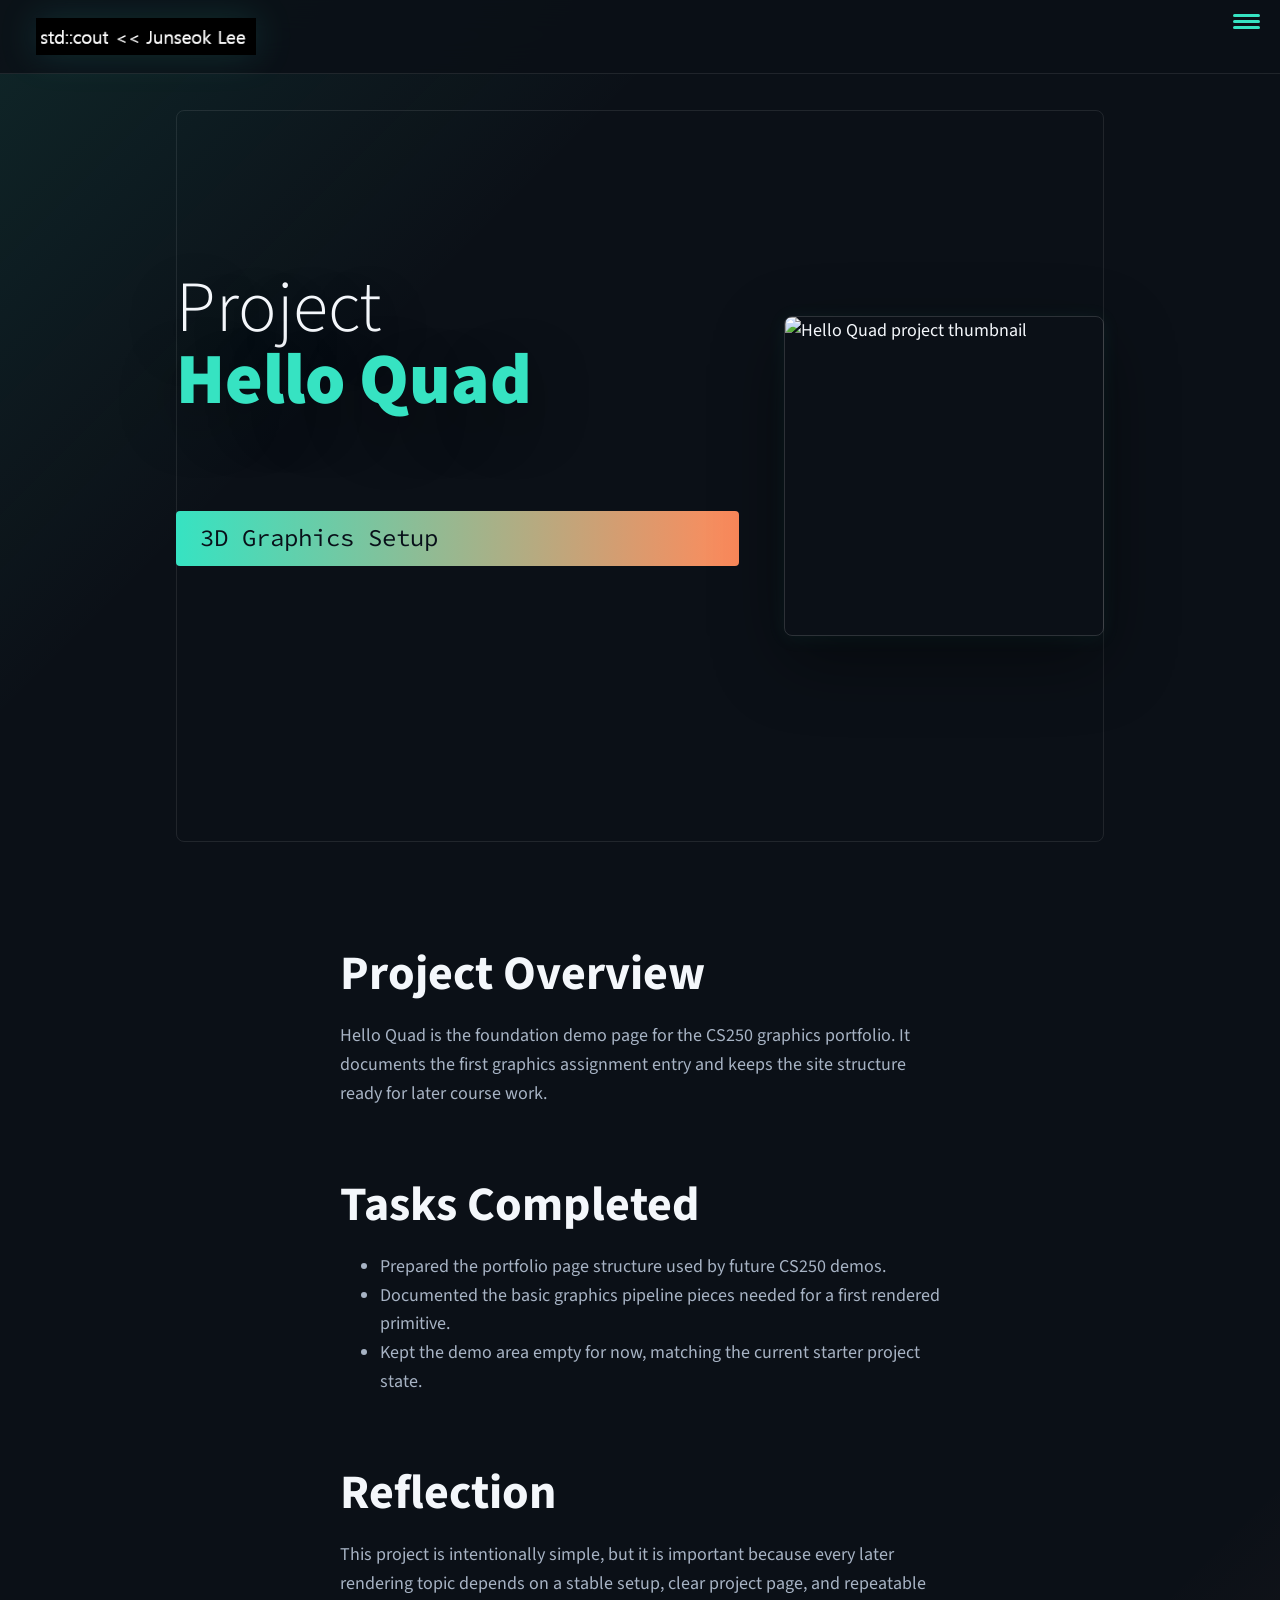
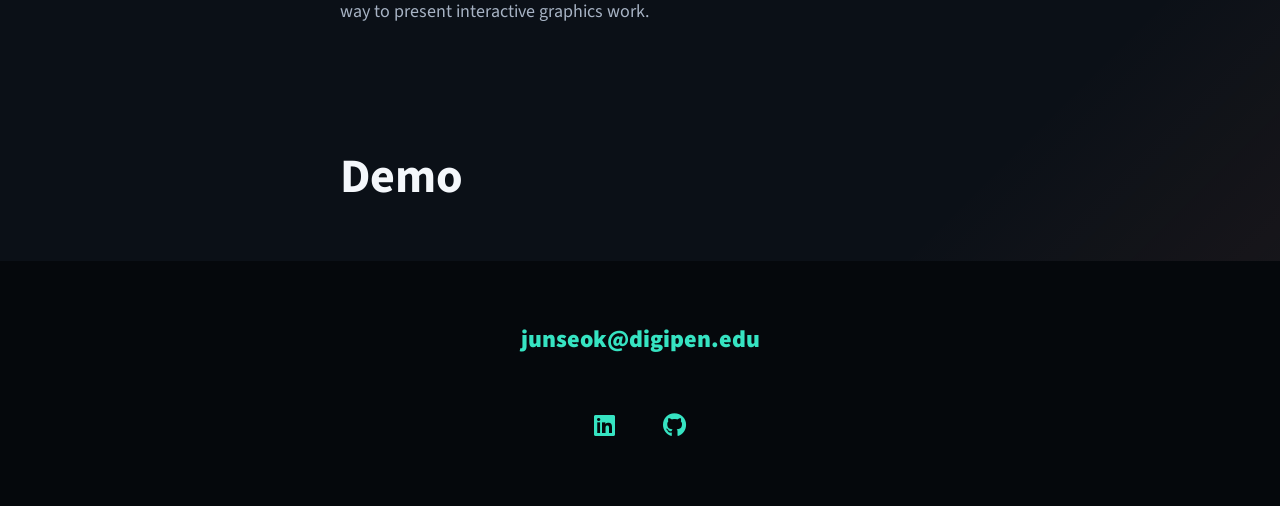
==== portfolio/01_hello.html @ 76488a1f "done" ====
<!DOCTYPE html>
<html lang="en">

<head>
    <meta charset="UTF-8">
    <link rel="icon" type="image/jpeg" href="../img/to%20the%20side.jpg">
    <meta name="viewport" content="width=device-width, initial-scale=1.0">
    <title>Hello Quad | Junseok</title>
    <link rel="stylesheet" href="../external/normalize.css">
    <link rel="stylesheet" href="https://cdnjs.cloudflare.com/ajax/libs/font-awesome/5.11.2/css/all.css"
        integrity="sha256-46qynGAkLSFpVbEBog43gvNhfrOj+BmwXdxFgVK/Kvc=" crossorigin="anonymous" />
    <link rel="preconnect" href="https://fonts.googleapis.com">
    <link rel="preconnect" href="https://fonts.gstatic.com" crossorigin>
    <link
        href="https://fonts.googleapis.com/css2?family=Source+Code+Pro:ital,wght@0,200..900;1,200..900&family=Source+Sans+3:ital,wght@0,200..900;1,200..900&display=swap"
        rel="stylesheet">
    <link rel="stylesheet" href="../css/style.css">
</head>

<body>
    <header>
        <div class="logo"><img src="../img/replacement%20cout.png" alt="Junseok"></div>
        <button class="nav-toggle" aria-label="toggle navigation"><span class="hamburger"></span></button>
        <nav class="nav">
            <ul class="nav__list">
                <li class="nav__item"><a href="../index.html" class="nav__link">Home</a></li>
                <li class="nav__item"><a href="../index.html#skills" class="nav__link">Skills</a></li>
                <li class="nav__item"><a href="../index.html#about" class="nav__link">About Me</a></li>
                <li class="nav__item"><a href="../index.html#projects" class="nav__link">Projects</a></li>
                <li class="nav__item"><a href="../index.html#resume" class="nav__link">Resume</a></li>
            </ul>
        </nav>
    </header>

    <section class="intro">
        <h1 class="section__title section__title--intro">Project <strong>Hello Quad</strong></h1>
        <p class="section__subtitle section__subtitle--intro">3D Graphics Setup</p>
        <img src="../img/portfolio_thumbnails/01_hello.jpg" alt="Hello Quad project thumbnail" class="intro__img">
    </section>

    <div class="portfolio-item-individual">
        <h2>Project Overview</h2>
        <p>Hello Quad is the foundation demo page for the CS250 graphics portfolio. It documents the first graphics
            assignment entry and keeps the site structure ready for later course work.</p>

        <h2>Tasks Completed</h2>
        <ul>
            <li>Prepared the portfolio page structure used by future CS250 demos.</li>
            <li>Documented the basic graphics pipeline pieces needed for a first rendered primitive.</li>
            <li>Kept the demo area empty for now, matching the current starter project state.</li>
        </ul>

        <h2>Reflection</h2>
        <p>This project is intentionally simple, but it is important because every later rendering topic depends on a
            stable setup, clear project page, and repeatable way to present interactive graphics work.</p>
    </div>

    <div class="portfolio-item-individual">
        <h2>Demo</h2>
        <div class="demo-empty"></div>
    </div>

    <footer class="footer">
        <a href="mailto:junseok@digipen.edu" class="footer__link">junseok@digipen.edu</a>
        <ul class="social-list">
            <li class="social-list__item"><a class="social-list__link" href="https://linkedin.com/in/junseok"
                    aria-label="LinkedIn profile"><i class="fab fa-linkedin"></i></a></li>
            <li class="social-list__item"><a class="social-list__link" href="https://github.com/junseok"
                    aria-label="GitHub profile"><i class="fab fa-github"></i></a></li>
        </ul>
    </footer>

    <script src="../js/index.js"></script>
</body>

</html>
---- css/style.css ----
/* make padding within widths rather calculating with total width? */
*,
*::before,
*::after {
  box-sizing: border-box;
}

/* Custom Properties */

:root {
  --ff-primary: "Source Sans 3", sans-serif;
  --ff-secondary: "Source Code Pro", monospace;

  --fw-reg: 300;
  --fw-bold: 900;

  --clr-light: #f4f7fb;
  --clr-dark: #0b1017;
  --clr-surface: #121a24;
  --clr-surface-2: #182230;
  --clr-muted: #a7b3c4;
  --clr-accent: #36e3c2;
  --clr-warm: #ff8a5b;

  --fs-h1: 3rem;
  --fs-h2: 2.25rem;
  --fs-h3: 1.25rem;
  --fs-body: 1rem;

  --bs: 0 24px 70px rgba(0, 0, 0, 0.42),
    0 2px 18px rgba(54, 227, 194, 0.08);
  --border-subtle: 1px solid rgba(255, 255, 255, 0.09);
}

/* With wider screens use differnt/bigger numbers */
@media (min-width: 800px) {
  :root {
    --fs-h1: 4.5rem;
    --fs-h2: 3rem;
    --fs-h3: 1.5rem;
    --fs-body: 1.125rem;
  }
}

/* General Styles */

html {
  scroll-behavior: smooth;
}

body {
  background:
    linear-gradient(135deg, rgba(54, 227, 194, 0.1), transparent 32rem),
    linear-gradient(315deg, rgba(255, 138, 91, 0.08), transparent 28rem),
    var(--clr-dark);
  color: var(--clr-light);
  margin: 0;
  font-family: var(--ff-primary);
  font-size: var(--fs-body);
  line-height: 1.6;
}

section {
  padding: 6em 2em;
}

img {
  display: block;
  max-width: 100%;
}

strong {
  font-weight: var(--fw-bold);
}

:focus {
  outline: 3px solid var(--clr-accent);
  outline-offset: 3px;
}

.btn {
  display: inline-block;
  padding: 0.75em 2.2em;
  background: var(--clr-accent);
  color: var(--clr-dark);
  text-decoration: none;
  cursor: pointer;
  font-size: 0.8rem;
  text-transform: uppercase;
  letter-spacing: 2px;
  font-weight: var(--fw-bold);
  transition: transform 200ms ease-in-out, box-shadow 200ms ease-in-out;
  border-radius: 4px;
  box-shadow: 0 12px 30px rgba(54, 227, 194, 0.18);
}

.btn:hover {
  transform: translateY(-2px);
  box-shadow: 0 18px 40px rgba(54, 227, 194, 0.26);
}

/* Typography */

h1,
h2,
h3 {
  line-height: 1;
  margin: 0;
}

h1 {
  font-size: var(--fs-h1);
}

h2 {
  font-size: var(--fs-h2);
}

h3 {
  font-size: var(--fs-h3);
}

h2,
h3 {
  color: var(--clr-light);
}

.section__title {
  margin-bottom: 0.25rem;
  color: var(--clr-light);
}

.section__title--intro {
  font-weight: var(--fw-reg);
  text-shadow: 0 18px 60px rgba(0, 0, 0, 0.45);
}

.section__title--intro strong {
  display: block;
  color: var(--clr-accent);
}

.section__subtitle {
  margin: 0;
  font-size: var(--fs-h3);
}

.section__subtitle--intro,
.section__subtitle--about {
  background: linear-gradient(90deg, var(--clr-accent), var(--clr-warm));
  color: #081019;
  padding: 0.35em 1em;
  font-family: var(--ff-secondary);
  margin-bottom: 1em;
  border-radius: 4px;
}

.section__subtitle--projects {
  color: var(--clr-accent);
  font-weight: var(--fw-bold);
  margin-bottom: 1em;
}

/* header */
header {
  display: flex;
  justify-content: space-between;
  align-items: center;
  padding: 1em 2em;
  background: rgba(11, 16, 23, 0.86);
  border-bottom: var(--border-subtle);
  backdrop-filter: blur(16px);
  position: sticky;
  top: 0;
  z-index: 20;
}
.logo {
  max-width: 220px;
}

.logo img {
  max-height: 80px;
  object-fit: cover;
  filter: drop-shadow(0 0 18px rgba(54, 227, 194, 0.14));
}

.nav {
  position: fixed;
  background: rgba(11, 16, 23, 0.96);
  color: var(--clr-light);
  top: 0;
  bottom: 0;
  left: 0;
  right: 0;
  z-index: 100;

  transform: translateX(100%);
  transition: transform 250ms cubic-bezier(0.5, 0, 0.5, 1);
}

.nav__list {
  list-style: none;
  display: flex;
  height: 100%;
  flex-direction: column;
  justify-content: space-evenly;
  align-items: center;
  margin: 0;
  padding: 0;
}

.nav__link {
  color: inherit;
  font-weight: var(--fw-bold);
  font-size: var(--fs-h2);
  text-decoration: none;
}

.nav__link:hover {
  color: var(--clr-accent);
}

.nav-toggle {
  padding: 0.5em;
  background: transparent;
  border: 0;
  cursor: pointer;
  position: absolute;
  right: 1em;
  top: 1em;
  z-index: 1000;
}

.nav-open .nav {
  transform: translateX(0);
}

.nav-open .nav-toggle {
  position: fixed;
}

.nav-open .hamburger {
  transform: rotate(0.625turn);
}

.nav-open .hamburger::before {
  transform: rotate(90deg) translateX(-6px);
}

.nav-open .hamburger::after {
  opacity: 0;
}

.hamburger {
  display: block;
  position: relative;
}

.hamburger,
.hamburger::before,
.hamburger::after {
  background: var(--clr-accent);
  width: 2em;
  height: 3px;
  border-radius: 1em;
  transition: transform 250ms ease-in-out;
}

.hamburger::before,
.hamburger::after {
  content: "";
  position: absolute;
  left: 0;
  right: 0;
}

.hamburger::before {
  top: 6px;
}
.hamburger::after {
  bottom: 6px;
}

/* Intro Section */
.intro {
  position: relative;
  z-index: 2;
  min-height: calc(100vh - 96px);
  isolation: isolate;
}

.intro::after {
  content: "";
  position: absolute;
  inset: 2em;
  border: var(--border-subtle);
  border-radius: 8px;
  z-index: -1;
}

.intro-bg {
  position: absolute;
  top: 0;
  left: 0;
  width: 100%;
  height: 100%;
  overflow: hidden;
  z-index: -2;
}

.intro__img {
  box-shadow: var(--bs);
  aspect-ratio: 1 / 1;
  object-fit: cover;
  width: min(100%, 320px);
  margin: 1.5rem auto 0;
  border: 1px solid rgba(255, 255, 255, 0.14);
  border-radius: 8px;
}

.section__subtitle--intro {
  display: inline-block;
}

@media (min-width: 600px) {
  .intro {
    display: grid;
    width: min(100%, 1000px);
    margin: 0 auto;
    column-gap: 2.5em;
    align-items: center;
    grid-template-areas:
      "title img"
      "subtitle img";
    grid-template-columns: minmax(0, 1fr) minmax(220px, 320px);
  }

  .intro__img {
    grid-area: img;
    width: 100%;
    margin: 0;
  }

  .section__subtitle--intro {
    align-self: start;
    grid-area: subtitle;
    text-align: left;
    width: 100%;
  }
}

/* my services section */

.my-services {
  background-color: #0f1722;
  background-image: url(../img/skills-bg.jpg);
  background-size: cover;
  background-blend-mode: multiply;
  color: var(--clr-light);
  text-align: center;
  border-block: var(--border-subtle);
}

.section__title--services {
  color: var(--clr-accent);
  position: relative;
}

.section__title--services::after {
  content: "";
  display: block;
  width: 2em;
  height: 1px;
  margin: 0.5em auto 1em;
  background: var(--clr-light);
  opacity: 0.25;
}

.services {
  margin-bottom: 4em;
}

.service {
  max-width: 500px;
  margin: 0 auto;
  background: rgba(18, 26, 36, 0.78);
  border: var(--border-subtle);
  border-radius: 8px;
  padding: 1.35em;
  box-shadow: 0 18px 42px rgba(0, 0, 0, 0.22);
}

.service h3 {
  color: var(--clr-warm);
}

.service p,
.about-me__body,
.resume-section,
.portfolio-item-individual {
  color: var(--clr-muted);
}

@media (min-width: 800px) {
  .services {
    display: flex;
    max-width: 1000px;
    margin-left: auto;
    margin-right: auto;
  }

  .service + .service {
    margin-left: 2em;
  }
}

/* About Me */

.about-me {
  max-width: 1000px;
  margin: 0 auto;
  background: rgba(18, 26, 36, 0.62);
  border: var(--border-subtle);
  border-radius: 8px;
}

.about-me__img {
  box-shadow: var(--bs);
  aspect-ratio: 3 / 4;
  object-fit: cover;
  border: 1px solid rgba(255, 255, 255, 0.14);
  border-radius: 8px;
}

@media (min-width: 600px) {
  .about-me {
    display: grid;
    grid-template-columns: 1fr 200px;
    grid-template-areas:
      "title img"
      "subtitle img"
      "text img";
    column-gap: 2em;
  }

  .section__title--about {
    grid-area: title;
  }

  .section__subtitle--about {
    grid-column: 1 / -1;
    grid-row: 2;
    position: relative;
    left: -1em;
    width: calc(100% + 2em);
    padding-left: 1em;
    padding-right: calc(200px + 2.5em);
  }

  .about-me__img {
    grid-area: img;
    position: relative;
    z-index: 2;
  }
}

/* Portfolio / My projects */

.my-projects {
  background-color: #090d13;
  color: var(--clr-light);
  text-align: center;
  border-block: var(--border-subtle);
}

.portfolio {
  display: grid;
  grid-template-columns: repeat(auto-fit, minmax(300px, 1fr));
  max-width: 1200px;
  margin: 0 auto;
  gap: 1px;
  border: var(--border-subtle);
  background: rgba(255, 255, 255, 0.09);
}

.portfolio__item {
  background: var(--clr-surface);
  overflow: hidden;
  position: relative;
  color: var(--clr-light);
  text-decoration: none;
}

.portfolio__img {
  transition: transform 750ms cubic-bezier(0.5, 0, 0.5, 1), opacity 250ms linear;
  width: 100%;
  aspect-ratio: 16 / 9;
  object-fit: cover;
  filter: saturate(0.9) contrast(1.08);
}

.portfolio__item:focus {
  position: relative;
  z-index: 2;
}

.portfolio__img:hover,
.portfolio__item:focus .portfolio__img {
  transform: scale(1.08);
  opacity: 0.82;
}

.portfolio__caption {
  position: absolute;
  left: 0;
  right: 0;
  bottom: 0;
  padding: 0.75rem 1rem;
  background: linear-gradient(transparent, rgba(0, 0, 0, 0.82));
  font-family: var(--ff-secondary);
  font-weight: var(--fw-bold);
  text-align: left;
  color: var(--clr-light);
}

/*--------------------------------------------------------------
# Resume Section
--------------------------------------------------------------*/

.section__title--resume {
  text-align: center;
}

.my-resume {
  display: flex;
  flex-direction: column;
  align-items: center;
  background:
    linear-gradient(180deg, rgba(18, 26, 36, 0.86), rgba(11, 16, 23, 0.96));
}

.resume-download {
  margin: 1rem 0 2rem;
}

.resume-section h3 {
  color: var(--clr-light);
  text-align: center;
}

.resume-section .resume-item {
  padding: 0 0 20px 20px;
  margin-top: -18px;
  border-left: 2px solid var(--clr-accent);
  position: relative;
  max-width: 1000px;
  background: rgba(18, 26, 36, 0.52);
  border-radius: 0 8px 8px 0;
  padding: 0.1em 1.25em 1em 1.4em;
}

.resume-section .resume-item b {
  text-transform: uppercase;
  color: var(--clr-accent);
  position: sticky;
}

.resume-section .resume-item::before {
  content: "";
  position: absolute;
  width: 16px;
  height: 16px;
  border-radius: 50px;
  left: -9px;
  top: 0;
  background: var(--clr-dark);
  border: 2px solid var(--clr-accent);
}

/* Footer */

.footer {
  background: #05080c;
  color: var(--clr-accent);
  text-align: center;
  padding: 2.5em 0;
  font-size: var(--fs-h3);
}

.footer a {
  color: inherit;
  text-decoration: none;
}

.footer__link {
  font-weight: var(--fw-bold);
}

.footer__link:hover,
.social-list__link:hover {
  opacity: 0.7;
}

.footer__link:hover {
  text-decoration: underline;
}

.social-list {
  list-style: none;
  display: flex;
  justify-content: center;
  margin: 2em 0 0;
  padding: 0;
}

.social-list__item {
  margin: 0 0.5em;
}

.social-list__link {
  padding: 0.5em;
}

/* individual portfolio item styles */

.portfolio-item-individual {
  padding: 0 2em 2em;
  max-width: 1200px;
  margin: 0 auto;
  color: var(--clr-muted);
}

.portfolio-item-individual p,
.portfolio-item-individual ul {
  max-width: 600px;
  margin-left: auto;
  margin-right: auto;
}

.portfolio-item-individual h2 {
  max-width: 600px;
  margin: 1.5em auto 0.5em;
}
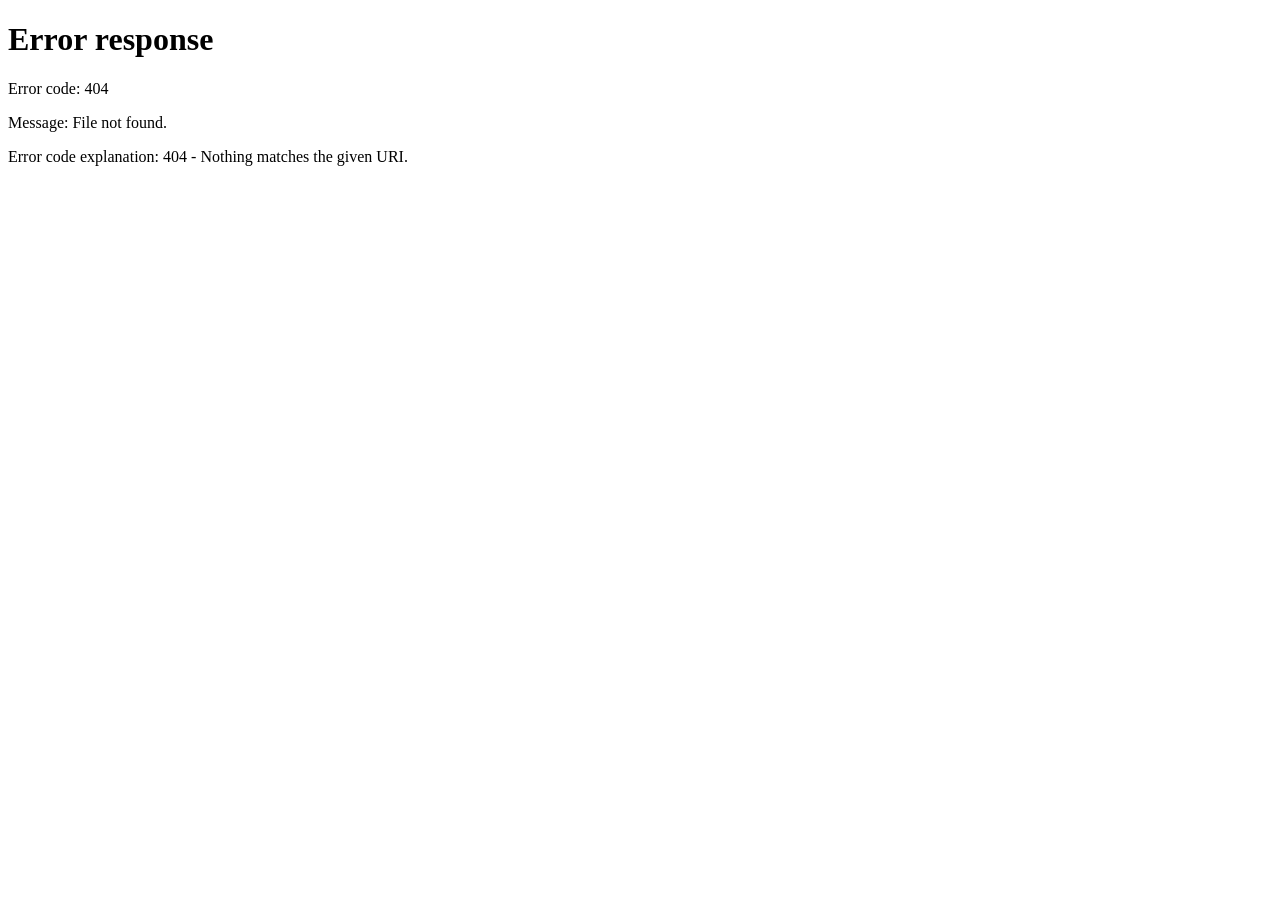
==== commit 25d93f97: "commit" ====
--- a/portfolio/01_hello.html
+++ b/portfolio/01_hello.html
@@ -1,76 +1,39 @@
-<!DOCTYPE html>
+<!--
+  author JUNSEOK LEE
+  date 2025 Spring
+  CS250 Computer Graphics II
+  copyright DigiPen Institute of Technology
+-->
+<!doctype html>
 <html lang="en">
+<head>
+    <meta charset="utf-8">
+    <meta name="viewport" content="width=device-width, initial-scale=1">
+    <title>Procedural Meshes Demo</title>
+    <style>
+        :root {
+            color-scheme: light;
+            --paper: #ffffff;
+        }
 
-<head>
-    <meta charset="UTF-8">
-    <link rel="icon" type="image/jpeg" href="../img/to%20the%20side.jpg">
-    <meta name="viewport" content="width=device-width, initial-scale=1.0">
-    <title>Hello Quad | Junseok</title>
-    <link rel="stylesheet" href="../external/normalize.css">
-    <link rel="stylesheet" href="https://cdnjs.cloudflare.com/ajax/libs/font-awesome/5.11.2/css/all.css"
-        integrity="sha256-46qynGAkLSFpVbEBog43gvNhfrOj+BmwXdxFgVK/Kvc=" crossorigin="anonymous" />
-    <link rel="preconnect" href="https://fonts.googleapis.com">
-    <link rel="preconnect" href="https://fonts.gstatic.com" crossorigin>
-    <link
-        href="https://fonts.googleapis.com/css2?family=Source+Code+Pro:ital,wght@0,200..900;1,200..900&family=Source+Sans+3:ital,wght@0,200..900;1,200..900&display=swap"
-        rel="stylesheet">
-    <link rel="stylesheet" href="../css/style.css">
+        * {
+            box-sizing: border-box;
+        }
+
+        body {
+            margin: 0;
+            background: var(--paper);
+        }
+
+        .demo-frame {
+            width: 100%;
+            height: 100vh;
+            border: 0;
+            display: block;
+        }
+    </style>
 </head>
-
 <body>
-    <header>
-        <div class="logo"><img src="../img/replacement%20cout.png" alt="Junseok"></div>
-        <button class="nav-toggle" aria-label="toggle navigation"><span class="hamburger"></span></button>
-        <nav class="nav">
-            <ul class="nav__list">
-                <li class="nav__item"><a href="../index.html" class="nav__link">Home</a></li>
-                <li class="nav__item"><a href="../index.html#skills" class="nav__link">Skills</a></li>
-                <li class="nav__item"><a href="../index.html#about" class="nav__link">About Me</a></li>
-                <li class="nav__item"><a href="../index.html#projects" class="nav__link">Projects</a></li>
-                <li class="nav__item"><a href="../index.html#resume" class="nav__link">Resume</a></li>
-            </ul>
-        </nav>
-    </header>
-
-    <section class="intro">
-        <h1 class="section__title section__title--intro">Project <strong>Hello Quad</strong></h1>
-        <p class="section__subtitle section__subtitle--intro">3D Graphics Setup</p>
-        <img src="../img/portfolio_thumbnails/01_hello.jpg" alt="Hello Quad project thumbnail" class="intro__img">
-    </section>
-
-    <div class="portfolio-item-individual">
-        <h2>Project Overview</h2>
-        <p>Hello Quad is the foundation demo page for the CS250 graphics portfolio. It documents the first graphics
-            assignment entry and keeps the site structure ready for later course work.</p>
-
-        <h2>Tasks Completed</h2>
-        <ul>
-            <li>Prepared the portfolio page structure used by future CS250 demos.</li>
-            <li>Documented the basic graphics pipeline pieces needed for a first rendered primitive.</li>
-            <li>Kept the demo area empty for now, matching the current starter project state.</li>
-        </ul>
-
-        <h2>Reflection</h2>
-        <p>This project is intentionally simple, but it is important because every later rendering topic depends on a
-            stable setup, clear project page, and repeatable way to present interactive graphics work.</p>
-    </div>
-
-    <div class="portfolio-item-individual">
-        <h2>Demo</h2>
-        <div class="demo-empty"></div>
-    </div>
-
-    <footer class="footer">
-        <a href="mailto:junseok@digipen.edu" class="footer__link">junseok@digipen.edu</a>
-        <ul class="social-list">
-            <li class="social-list__item"><a class="social-list__link" href="https://linkedin.com/in/junseok"
-                    aria-label="LinkedIn profile"><i class="fab fa-linkedin"></i></a></li>
-            <li class="social-list__item"><a class="social-list__link" href="https://github.com/junseok"
-                    aria-label="GitHub profile"><i class="fab fa-github"></i></a></li>
-        </ul>
-    </footer>
-
-    <script src="../js/index.js"></script>
+    <iframe class="demo-frame" src="web-release/graphics_fun.html" title="Procedural Meshes Demo"></iframe>
 </body>
-
 </html>
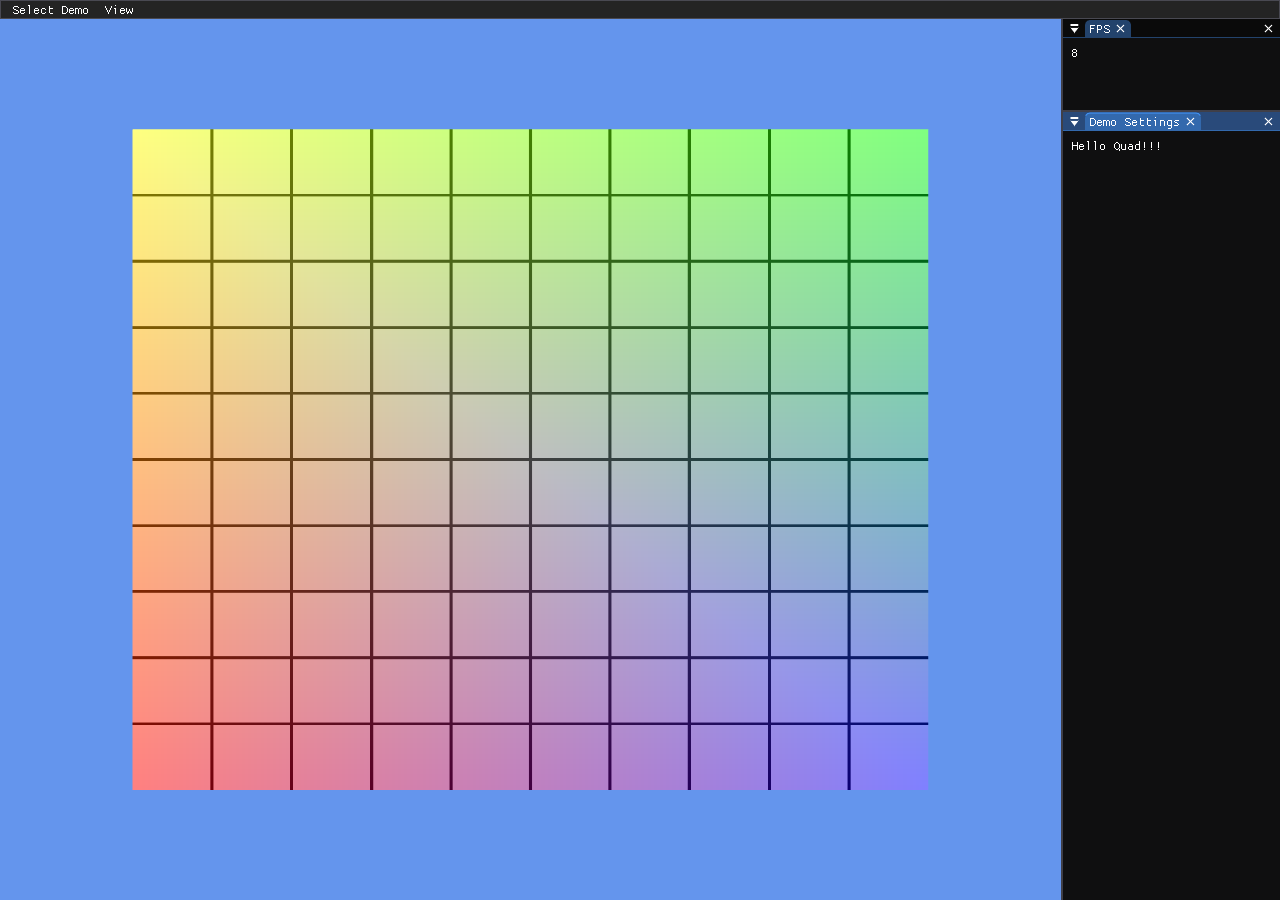
==== commit 35325c74: "commit" ====
--- a/portfolio/01_hello.html
+++ b/portfolio/01_hello.html
@@ -9,7 +9,7 @@
 <head>
     <meta charset="utf-8">
     <meta name="viewport" content="width=device-width, initial-scale=1">
-    <title>Procedural Meshes Demo</title>
+    <title>Hello Quad Demo</title>
     <style>
         :root {
             color-scheme: light;
@@ -34,6 +34,6 @@
     </style>
 </head>
 <body>
-    <iframe class="demo-frame" src="web-release/graphics_fun.html" title="Procedural Meshes Demo"></iframe>
+    <iframe class="demo-frame" src="web-release/graphics_fun.html" title="Hello Quad Demo"></iframe>
 </body>
 </html>
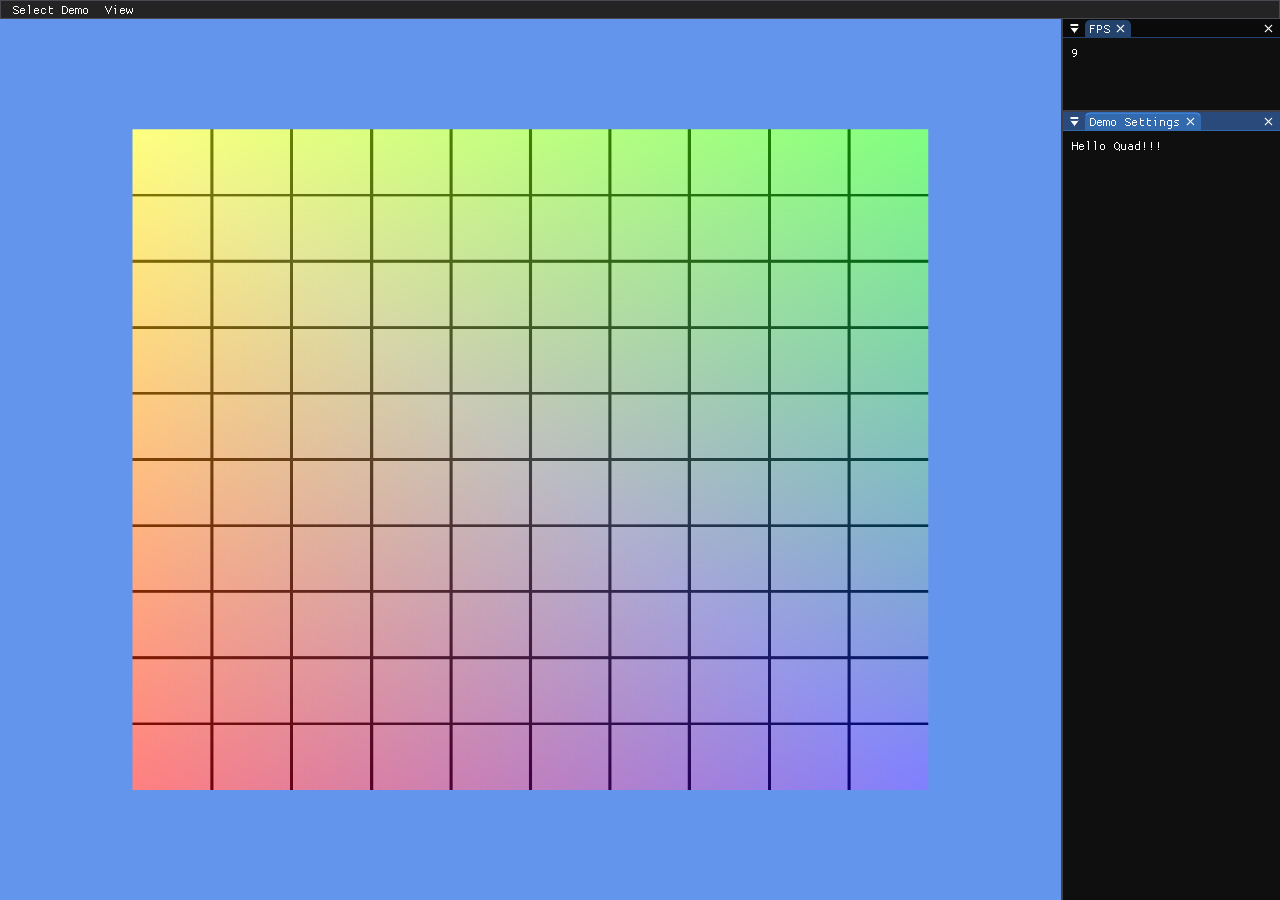
==== commit 016bc80c: "commit" ====
--- a/portfolio/01_hello.html
+++ b/portfolio/01_hello.html
@@ -34,6 +34,6 @@
     </style>
 </head>
 <body>
-    <iframe class="demo-frame" src="web-release/graphics_fun.html" title="Hello Quad Demo"></iframe>
+    <iframe class="demo-frame" src="web-release/graphics_fun.html?start=hello" title="Hello Quad Demo"></iframe>
 </body>
 </html>
